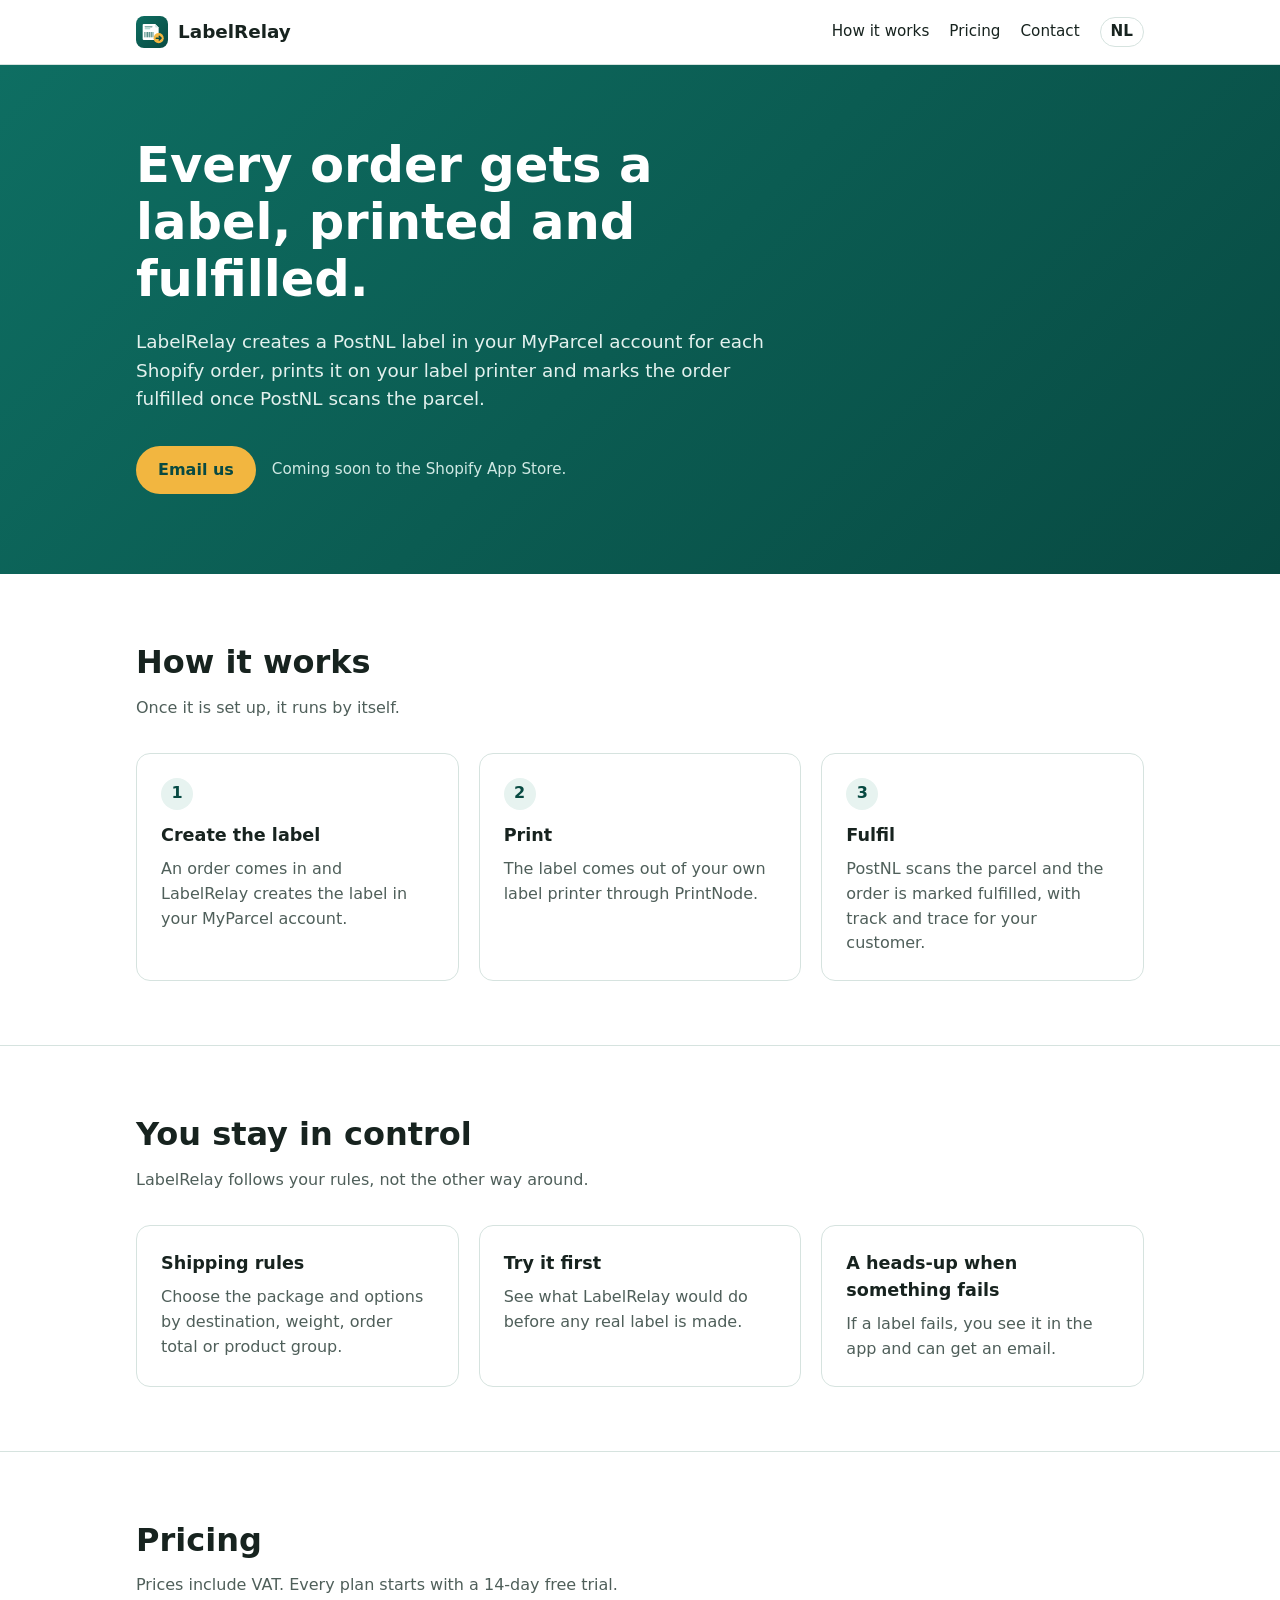
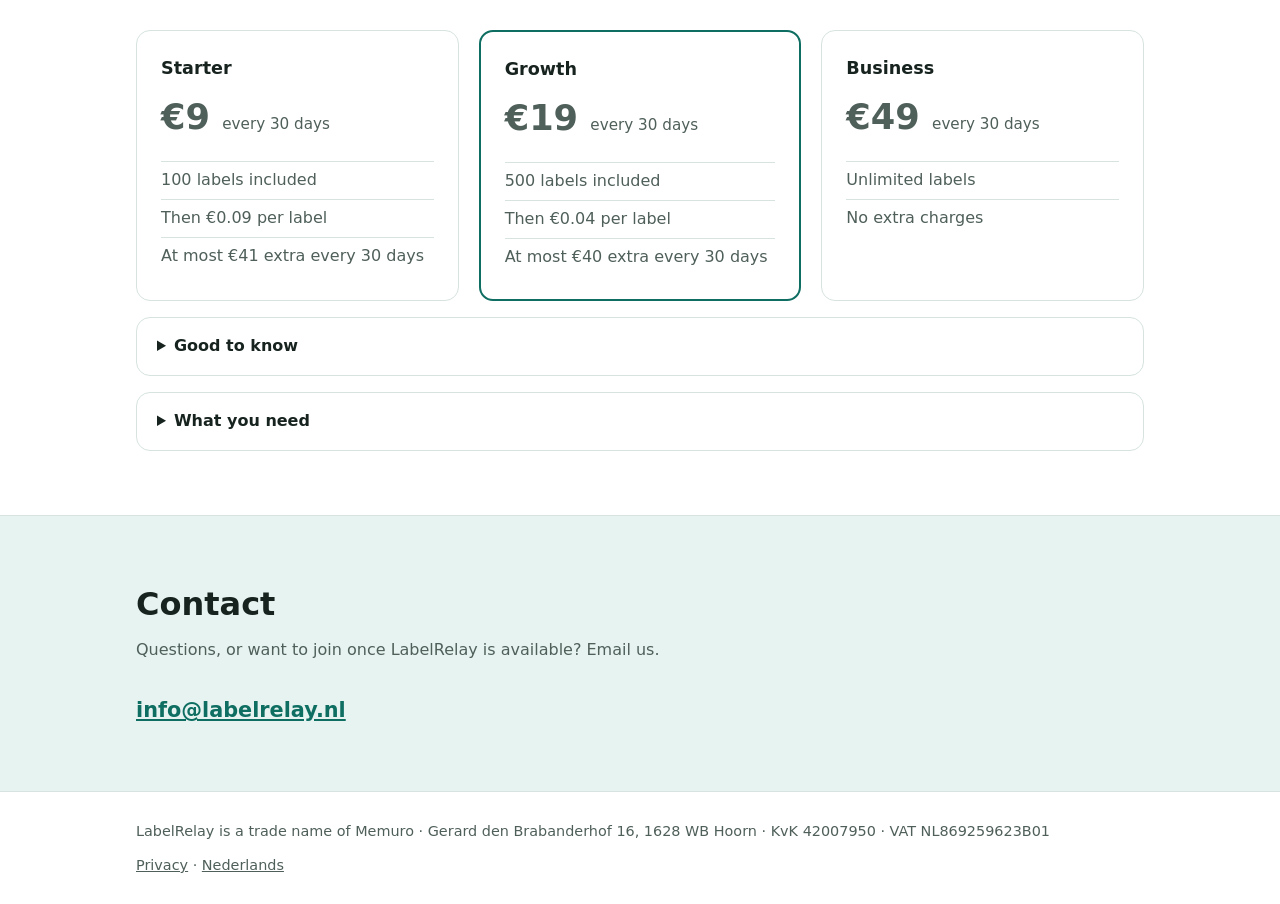
==== en/index.html @ 86afc908 "First version of the labelrelay.nl website Dutch and English home pages with how it works, pricing a" ====
<!doctype html>
<html lang="en">
  <head>
    <meta charset="utf-8" />
    <meta name="viewport" content="width=device-width, initial-scale=1" />
    <meta http-equiv="Content-Security-Policy" content="default-src 'self'; script-src 'none'; object-src 'none'; base-uri 'none'; form-action 'none'" />
    <title>LabelRelay: shipping labels for your Shopify store</title>
    <meta
      name="description"
      content="LabelRelay creates a PostNL label via MyParcel for each Shopify order, prints it through PrintNode and marks the order fulfilled with track and trace."
    />
    <link rel="icon" href="../assets/icon.svg" type="image/svg+xml" />
    <link rel="stylesheet" href="../assets/style.css" />
    <link rel="alternate" hreflang="nl" href="https://labelrelay.nl/" />
    <link rel="alternate" hreflang="en" href="https://labelrelay.nl/en/" />
  </head>
  <body>
    <a class="skip" href="#main">Skip to content</a>
    <header class="site-header">
      <div class="wrap">
        <a class="brand" href="./"><img src="../assets/icon.svg" alt="" />LabelRelay</a>
        <nav class="site-nav" aria-label="Main menu">
          <a class="hide-sm" href="#how-it-works">How it works</a>
          <a class="hide-sm" href="#pricing">Pricing</a>
          <a href="#contact">Contact</a>
          <a class="lang" href="../" hreflang="nl" lang="nl">NL</a>
        </nav>
      </div>
    </header>

    <main id="main">
      <div class="hero">
        <div class="wrap">
          <h1>Every order gets a label, printed and fulfilled.</h1>
          <p>
            LabelRelay creates a PostNL label in your MyParcel account for each Shopify order,
            prints it on your label printer and marks the order fulfilled once PostNL scans the
            parcel.
          </p>
          <div class="actions">
            <a class="button" href="mailto:info@labelrelay.nl">Email us</a>
            <span class="note">Coming soon to the Shopify App Store.</span>
          </div>
        </div>
      </div>

      <section id="how-it-works">
        <div class="wrap">
          <h2>How it works</h2>
          <p class="lead">Once it is set up, it runs by itself.</p>
          <div class="grid">
            <div class="card">
              <span class="step-num">1</span>
              <h3>Create the label</h3>
              <p>An order comes in and LabelRelay creates the label in your MyParcel account.</p>
            </div>
            <div class="card">
              <span class="step-num">2</span>
              <h3>Print</h3>
              <p>The label comes out of your own label printer through PrintNode.</p>
            </div>
            <div class="card">
              <span class="step-num">3</span>
              <h3>Fulfil</h3>
              <p>
                PostNL scans the parcel and the order is marked fulfilled, with track and trace for
                your customer.
              </p>
            </div>
          </div>
        </div>
      </section>

      <section>
        <div class="wrap">
          <h2>You stay in control</h2>
          <p class="lead">LabelRelay follows your rules, not the other way around.</p>
          <div class="grid">
            <div class="card">
              <h3>Shipping rules</h3>
              <p>Choose the package and options by destination, weight, order total or product group.</p>
            </div>
            <div class="card">
              <h3>Try it first</h3>
              <p>See what LabelRelay would do before any real label is made.</p>
            </div>
            <div class="card">
              <h3>A heads-up when something fails</h3>
              <p>If a label fails, you see it in the app and can get an email.</p>
            </div>
          </div>
        </div>
      </section>

      <section id="pricing">
        <div class="wrap">
          <h2>Pricing</h2>
          <p class="lead">Prices include VAT. Every plan starts with a 14-day free trial.</p>
          <div class="grid">
            <div class="card plan">
              <h3>Starter</h3>
              <p class="price">€9 <small>every 30 days</small></p>
              <ul>
                <li>100 labels included</li>
                <li>Then €0.09 per label</li>
                <li>At most €41 extra every 30 days</li>
              </ul>
            </div>
            <div class="card plan featured">
              <h3>Growth</h3>
              <p class="price">€19 <small>every 30 days</small></p>
              <ul>
                <li>500 labels included</li>
                <li>Then €0.04 per label</li>
                <li>At most €40 extra every 30 days</li>
              </ul>
            </div>
            <div class="card plan">
              <h3>Business</h3>
              <p class="price">€49 <small>every 30 days</small></p>
              <ul>
                <li>Unlimited labels</li>
                <li>No extra charges</li>
              </ul>
            </div>
          </div>
          <details>
            <summary>Good to know</summary>
            <ul>
              <li>Charged on your Shopify bill, in euro. Change or cancel your plan at any time.</li>
              <li>LabelRelay tells you as soon as another plan is cheaper for you.</li>
              <li>MyParcel bills the labels and PrintNode bills printing, under their own terms.</li>
            </ul>
          </details>
          <details>
            <summary>What you need</summary>
            <ul>
              <li>A Shopify store that ships from the Netherlands.</li>
              <li>Your own MyParcel.nl account.</li>
              <li>
                Your own PrintNode account, with the PrintNode client on the computer your label
                printer is connected to.
              </li>
              <li>
                Labels go to the Netherlands, Belgium and the rest of the EU. Orders that need a
                customs declaration are held for you to handle.
              </li>
            </ul>
          </details>
        </div>
      </section>

      <section id="contact" class="contact">
        <div class="wrap">
          <h2>Contact</h2>
          <p class="lead">Questions, or want to join once LabelRelay is available? Email us.</p>
          <a class="mail" href="mailto:info@labelrelay.nl">info@labelrelay.nl</a>
        </div>
      </section>
    </main>

    <footer class="site-footer">
      <div class="wrap">
        <span>LabelRelay is a trade name of Memuro · Gerard den Brabanderhof 16, 1628 WB Hoorn · KvK 42007950 · VAT NL869259623B01</span>
        <span><a href="privacy/">Privacy</a> · <a href="../" hreflang="nl" lang="nl">Nederlands</a></span>
      </div>
    </footer>
  </body>
</html>
---- assets/style.css ----
:root {
  --green: #0e6e62;
  --green-dark: #084a42;
  --green-soft: #e7f3f0;
  --amber: #f2b640;
  --ink: #17231f;
  --muted: #4f5f5a;
  --line: #d6e3df;
  --bg: #ffffff;
  --radius: 14px;
  --max: 1040px;
  font-family:
    system-ui,
    -apple-system,
    'Segoe UI',
    Roboto,
    'Helvetica Neue',
    Arial,
    sans-serif;
  color: var(--ink);
  background: var(--bg);
  line-height: 1.55;
}

* {
  box-sizing: border-box;
}

body {
  margin: 0;
  background: var(--bg);
}

a {
  color: var(--green);
}

a:focus-visible,
summary:focus-visible {
  outline: 3px solid var(--green-dark);
  outline-offset: 2px;
}

.hero a:focus-visible {
  outline-color: #ffffff;
}

.skip {
  position: absolute;
  left: -999px;
}

.skip:focus {
  left: 16px;
  top: 16px;
  background: var(--bg);
  padding: 8px 12px;
  z-index: 10;
}

.wrap {
  max-width: var(--max);
  margin: 0 auto;
  padding: 0 16px;
}

/* Header */
.site-header {
  border-bottom: 1px solid var(--line);
}

.site-header .wrap {
  display: flex;
  align-items: center;
  justify-content: space-between;
  gap: 16px;
  min-height: 64px;
}

.brand {
  display: flex;
  align-items: center;
  gap: 10px;
  font-weight: 700;
  font-size: 1.15rem;
  color: var(--ink);
  text-decoration: none;
}

.brand img {
  width: 32px;
  height: 32px;
  border-radius: 8px;
}

.site-nav {
  display: flex;
  align-items: center;
  gap: 20px;
  font-size: 0.95rem;
}

.site-nav a {
  color: var(--ink);
  text-decoration: none;
}

.site-nav a:hover {
  color: var(--green);
}

.lang {
  border: 1px solid var(--line);
  border-radius: 999px;
  padding: 2px 10px;
  font-weight: 600;
}

/* Hero */
.hero {
  background: linear-gradient(135deg, var(--green) 0%, var(--green-dark) 100%);
  color: #fff;
  padding: 72px 0 80px;
}

.hero h1 {
  font-size: clamp(2rem, 5vw, 3.1rem);
  line-height: 1.15;
  margin: 0 0 20px;
  max-width: 18ch;
}

.hero p {
  font-size: 1.15rem;
  max-width: 56ch;
  margin: 0 0 32px;
  color: #e3f1ee;
}

.actions {
  display: flex;
  flex-wrap: wrap;
  align-items: center;
  gap: 16px;
}

.button {
  display: inline-block;
  background: var(--amber);
  color: var(--green-dark);
  font-weight: 700;
  padding: 12px 22px;
  border-radius: 999px;
  text-decoration: none;
}

.button:hover {
  background: #f6c766;
}

.note {
  font-size: 0.95rem;
  color: #cfe8e3;
}

/* Sections */
section {
  padding: 64px 0;
}

section + section {
  border-top: 1px solid var(--line);
}

h2 {
  font-size: clamp(1.5rem, 3vw, 2rem);
  margin: 0 0 8px;
}

.lead {
  color: var(--muted);
  margin: 0 0 32px;
  max-width: 60ch;
}

.grid {
  display: grid;
  grid-template-columns: repeat(auto-fit, minmax(240px, 1fr));
  gap: 20px;
}

.card {
  border: 1px solid var(--line);
  border-radius: var(--radius);
  padding: 24px;
  background: var(--bg);
}

.card h3 {
  margin: 0 0 8px;
  font-size: 1.1rem;
}

.card p {
  margin: 0;
  color: var(--muted);
}

.step-num {
  display: inline-grid;
  place-items: center;
  width: 32px;
  height: 32px;
  border-radius: 50%;
  background: var(--green-soft);
  color: var(--green-dark);
  font-weight: 700;
  margin-bottom: 12px;
}

/* Pricing */
.plan {
  display: flex;
  flex-direction: column;
}

.plan.featured {
  border: 2px solid var(--green);
}

.price {
  font-size: 2.2rem;
  font-weight: 800;
  margin: 8px 0 0;
  color: var(--ink);
}

.price small {
  font-size: 0.95rem;
  font-weight: 500;
  color: var(--muted);
}

.plan ul {
  list-style: none;
  padding: 0;
  margin: 16px 0 0;
  color: var(--muted);
}

.plan li {
  padding: 6px 0;
  border-top: 1px solid var(--line);
}

.fine {
  margin-top: 24px;
  color: var(--muted);
  font-size: 0.95rem;
}

details {
  border: 1px solid var(--line);
  border-radius: var(--radius);
  padding: 16px 20px;
  margin-top: 16px;
}

summary {
  cursor: pointer;
  font-weight: 600;
}

details ul {
  margin: 12px 0 0;
  padding-left: 20px;
  color: var(--muted);
}

/* Contact */
.contact {
  background: var(--green-soft);
}

.contact a.mail {
  font-size: 1.3rem;
  font-weight: 700;
}

/* Text pages */
.page {
  padding: 48px 0 64px;
}

.page .wrap {
  max-width: 720px;
}

.page h1 {
  font-size: clamp(1.8rem, 4vw, 2.4rem);
  margin: 0 0 8px;
}

.page h2 {
  font-size: 1.25rem;
  margin: 32px 0 8px;
}

.page p,
.page li {
  color: var(--muted);
}

/* Footer */
.site-footer {
  border-top: 1px solid var(--line);
  padding: 28px 0;
  font-size: 0.9rem;
  color: var(--muted);
}

.site-footer .wrap {
  display: flex;
  flex-wrap: wrap;
  justify-content: space-between;
  gap: 12px;
}

.site-footer a {
  color: var(--muted);
}

@media (max-width: 640px) {
  .site-nav .hide-sm {
    display: none;
  }

  .hero {
    padding: 48px 0 56px;
  }

  section {
    padding: 48px 0;
  }
}
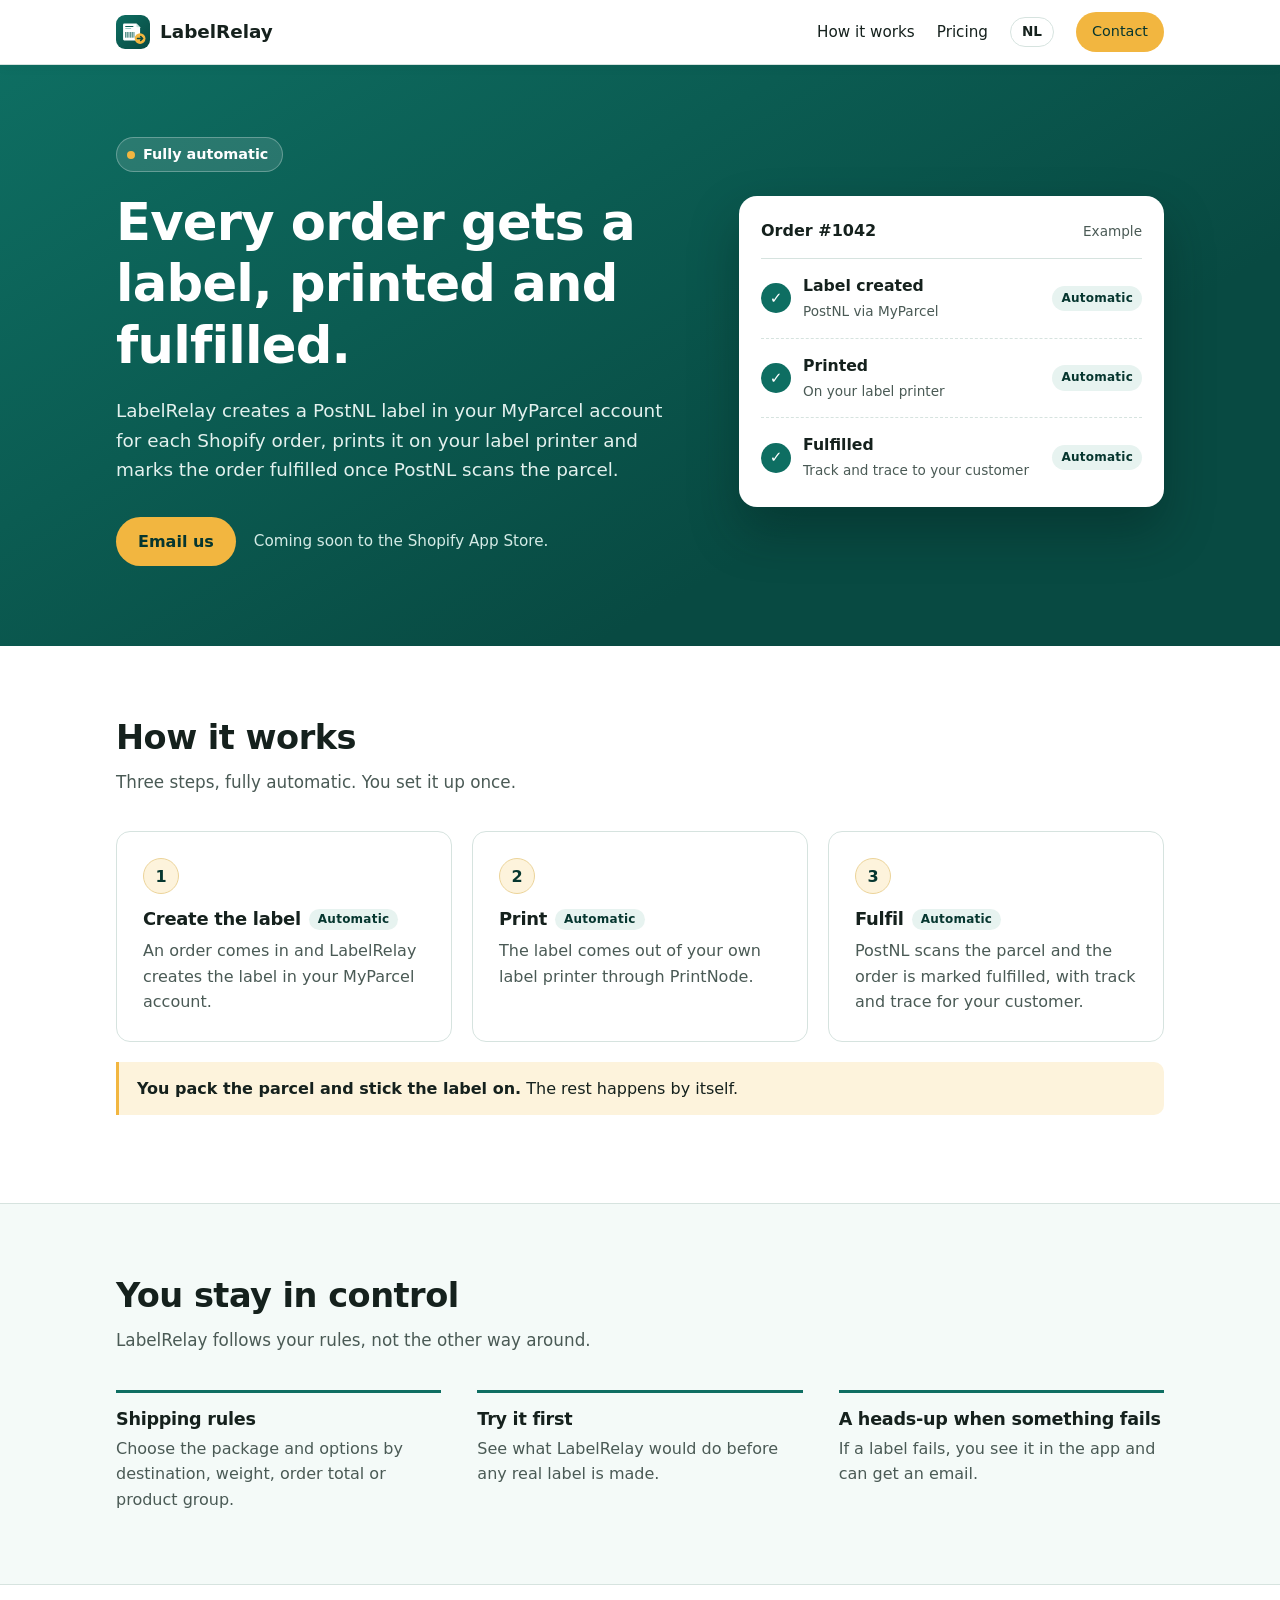
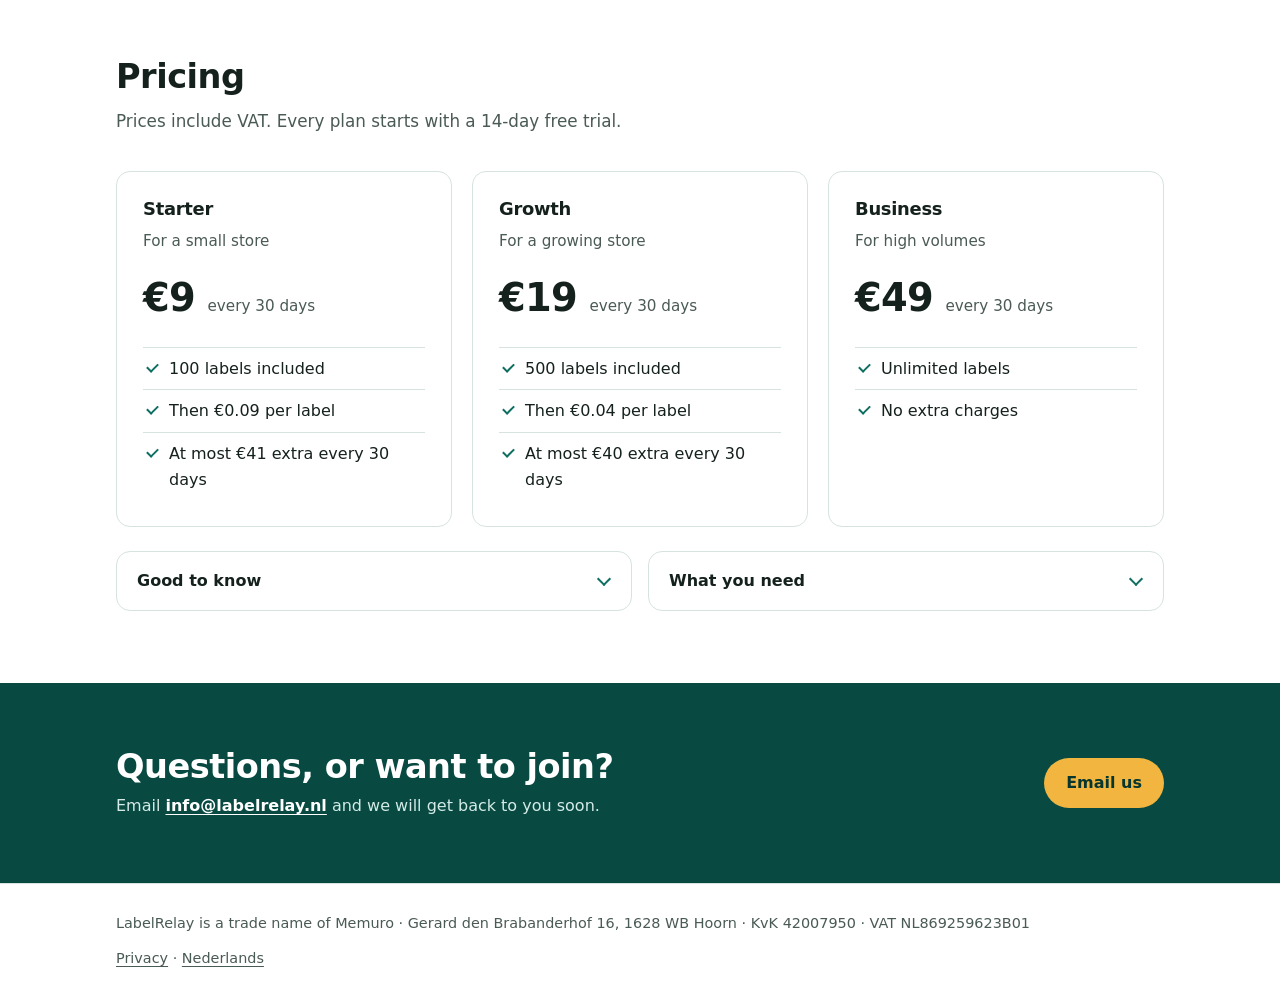
==== commit f1c84480: "Visual pass: sticky header, automatic steps emphasised Sticky header with a contact button on every " ====
--- a/en/index.html
+++ b/en/index.html
@@ -9,6 +9,7 @@
       name="description"
       content="LabelRelay creates a PostNL label via MyParcel for each Shopify order, prints it through PrintNode and marks the order fulfilled with track and trace."
     />
+    <meta name="theme-color" content="#0e6e62" />
     <link rel="icon" href="../assets/icon.svg" type="image/svg+xml" />
     <link rel="stylesheet" href="../assets/style.css" />
     <link rel="alternate" hreflang="nl" href="https://labelrelay.nl/" />
@@ -21,9 +22,9 @@
         <a class="brand" href="./"><img src="../assets/icon.svg" alt="" />LabelRelay</a>
         <nav class="site-nav" aria-label="Main menu">
           <a class="hide-sm" href="#how-it-works">How it works</a>
-          <a class="hide-sm" href="#pricing">Pricing</a>
-          <a href="#contact">Contact</a>
+          <a href="#pricing">Pricing</a>
           <a class="lang" href="../" hreflang="nl" lang="nl">NL</a>
+          <a class="button small" href="#contact">Contact</a>
         </nav>
       </div>
     </header>
@@ -31,15 +32,42 @@
     <main id="main">
       <div class="hero">
         <div class="wrap">
-          <h1>Every order gets a label, printed and fulfilled.</h1>
-          <p>
-            LabelRelay creates a PostNL label in your MyParcel account for each Shopify order,
-            prints it on your label printer and marks the order fulfilled once PostNL scans the
-            parcel.
-          </p>
-          <div class="actions">
-            <a class="button" href="mailto:info@labelrelay.nl">Email us</a>
-            <span class="note">Coming soon to the Shopify App Store.</span>
+          <div>
+            <span class="eyebrow">Fully automatic</span>
+            <h1>Every order gets a label, printed and fulfilled.</h1>
+            <p>
+              LabelRelay creates a PostNL label in your MyParcel account for each Shopify order,
+              prints it on your label printer and marks the order fulfilled once PostNL scans the
+              parcel.
+            </p>
+            <div class="actions">
+              <a class="button" href="mailto:info@labelrelay.nl">Email us</a>
+              <span class="note">Coming soon to the Shopify App Store.</span>
+            </div>
+          </div>
+          <div
+            class="flow"
+            role="img"
+            aria-label="Example: an order whose label was created, printed and fulfilled."
+          >
+            <div class="flow-head">Order #1042 <span>Example</span></div>
+            <ol>
+              <li>
+                <span class="check" aria-hidden="true">✓</span>
+                <div><strong>Label created</strong><small>PostNL via MyParcel</small></div>
+                <span class="auto">Automatic</span>
+              </li>
+              <li>
+                <span class="check" aria-hidden="true">✓</span>
+                <div><strong>Printed</strong><small>On your label printer</small></div>
+                <span class="auto">Automatic</span>
+              </li>
+              <li>
+                <span class="check" aria-hidden="true">✓</span>
+                <div><strong>Fulfilled</strong><small>Track and trace to your customer</small></div>
+                <span class="auto">Automatic</span>
+              </li>
+            </ol>
           </div>
         </div>
       </div>
@@ -47,44 +75,45 @@
       <section id="how-it-works">
         <div class="wrap">
           <h2>How it works</h2>
-          <p class="lead">Once it is set up, it runs by itself.</p>
+          <p class="lead">Three steps, fully automatic. You set it up once.</p>
           <div class="grid">
             <div class="card">
               <span class="step-num">1</span>
-              <h3>Create the label</h3>
+              <h3>Create the label<span class="auto">Automatic</span></h3>
               <p>An order comes in and LabelRelay creates the label in your MyParcel account.</p>
             </div>
             <div class="card">
               <span class="step-num">2</span>
-              <h3>Print</h3>
+              <h3>Print<span class="auto">Automatic</span></h3>
               <p>The label comes out of your own label printer through PrintNode.</p>
             </div>
             <div class="card">
               <span class="step-num">3</span>
-              <h3>Fulfil</h3>
+              <h3>Fulfil<span class="auto">Automatic</span></h3>
               <p>
                 PostNL scans the parcel and the order is marked fulfilled, with track and trace for
                 your customer.
               </p>
             </div>
           </div>
+          <p class="manual"><strong>You pack the parcel and stick the label on.</strong> The rest happens by itself.</p>
         </div>
       </section>
 
-      <section>
+      <section class="tint">
         <div class="wrap">
           <h2>You stay in control</h2>
           <p class="lead">LabelRelay follows your rules, not the other way around.</p>
-          <div class="grid">
-            <div class="card">
+          <div class="features">
+            <div>
               <h3>Shipping rules</h3>
               <p>Choose the package and options by destination, weight, order total or product group.</p>
             </div>
-            <div class="card">
+            <div>
               <h3>Try it first</h3>
               <p>See what LabelRelay would do before any real label is made.</p>
             </div>
-            <div class="card">
+            <div>
               <h3>A heads-up when something fails</h3>
               <p>If a label fails, you see it in the app and can get an email.</p>
             </div>
@@ -99,6 +128,7 @@
           <div class="grid">
             <div class="card plan">
               <h3>Starter</h3>
+              <p class="for">For a small store</p>
               <p class="price">€9 <small>every 30 days</small></p>
               <ul>
                 <li>100 labels included</li>
@@ -106,8 +136,9 @@
                 <li>At most €41 extra every 30 days</li>
               </ul>
             </div>
-            <div class="card plan featured">
+            <div class="card plan">
               <h3>Growth</h3>
+              <p class="for">For a growing store</p>
               <p class="price">€19 <small>every 30 days</small></p>
               <ul>
                 <li>500 labels included</li>
@@ -117,6 +148,7 @@
             </div>
             <div class="card plan">
               <h3>Business</h3>
+              <p class="for">For high volumes</p>
               <p class="price">€49 <small>every 30 days</small></p>
               <ul>
                 <li>Unlimited labels</li>
@@ -124,39 +156,46 @@
               </ul>
             </div>
           </div>
-          <details>
-            <summary>Good to know</summary>
-            <ul>
-              <li>Charged on your Shopify bill, in euro. Change or cancel your plan at any time.</li>
-              <li>LabelRelay tells you as soon as another plan is cheaper for you.</li>
-              <li>MyParcel bills the labels and PrintNode bills printing, under their own terms.</li>
-            </ul>
-          </details>
-          <details>
-            <summary>What you need</summary>
-            <ul>
-              <li>A Shopify store that ships from the Netherlands.</li>
-              <li>Your own MyParcel.nl account.</li>
-              <li>
-                Your own PrintNode account, with the PrintNode client on the computer your label
-                printer is connected to.
-              </li>
-              <li>
-                Labels go to the Netherlands, Belgium and the rest of the EU. Orders that need a
-                customs declaration are held for you to handle.
-              </li>
-            </ul>
-          </details>
+          <div class="more">
+            <details>
+              <summary>Good to know</summary>
+              <ul>
+                <li>Charged on your Shopify bill, in euro. Change or cancel your plan at any time.</li>
+                <li>LabelRelay tells you as soon as another plan is cheaper for you.</li>
+                <li>MyParcel bills the labels and PrintNode bills printing, under their own terms.</li>
+              </ul>
+            </details>
+            <details>
+              <summary>What you need</summary>
+              <ul>
+                <li>A Shopify store that ships from the Netherlands.</li>
+                <li>Your own MyParcel.nl account.</li>
+                <li>
+                  Your own PrintNode account, with the PrintNode client on the computer your label
+                  printer is connected to.
+                </li>
+                <li>
+                  Labels go to the Netherlands, Belgium and the rest of the EU. Orders that need a
+                  customs declaration are held for you to handle.
+                </li>
+              </ul>
+            </details>
+          </div>
         </div>
       </section>
 
-      <section id="contact" class="contact">
-        <div class="wrap">
-          <h2>Contact</h2>
-          <p class="lead">Questions, or want to join once LabelRelay is available? Email us.</p>
-          <a class="mail" href="mailto:info@labelrelay.nl">info@labelrelay.nl</a>
-        </div>
-      </section>
+      <div id="contact" class="cta-band">
+        <div class="wrap">
+          <div>
+            <h2>Questions, or want to join?</h2>
+            <p>
+              Email <a class="mail" href="mailto:info@labelrelay.nl">info@labelrelay.nl</a> and
+              we will get back to you soon.
+            </p>
+          </div>
+          <a class="button" href="mailto:info@labelrelay.nl">Email us</a>
+        </div>
+      </div>
     </main>
 
     <footer class="site-footer">
--- a/assets/style.css
+++ b/assets/style.css
@@ -1,14 +1,19 @@
 :root {
   --green: #0e6e62;
   --green-dark: #084a42;
+  --green-ink: #06362f;
   --green-soft: #e7f3f0;
+  --green-tint: #f4faf8;
   --amber: #f2b640;
-  --ink: #17231f;
-  --muted: #4f5f5a;
+  --amber-hover: #f6c766;
+  --amber-soft: #fdf3dc;
+  --ink: #15211d;
+  --muted: #4a5a55;
   --line: #d6e3df;
   --bg: #ffffff;
   --radius: 14px;
-  --max: 1040px;
+  --max: 1080px;
+  --header-h: 64px;
   font-family:
     system-ui,
     -apple-system,
@@ -19,11 +24,22 @@
     sans-serif;
   color: var(--ink);
   background: var(--bg);
-  line-height: 1.55;
+  line-height: 1.6;
+  -webkit-text-size-adjust: 100%;
 }
 
 * {
   box-sizing: border-box;
+}
+
+html {
+  scroll-padding-top: calc(var(--header-h) + 16px);
+}
+
+@media (prefers-reduced-motion: no-preference) {
+  html {
+    scroll-behavior: smooth;
+  }
 }
 
 body {
@@ -31,17 +47,31 @@
   background: var(--bg);
 }
 
+h1,
+h2,
+h3 {
+  letter-spacing: -0.015em;
+  line-height: 1.2;
+}
+
 a {
   color: var(--green);
+  text-underline-offset: 3px;
+}
+
+a:hover {
+  color: var(--green-dark);
 }
 
 a:focus-visible,
 summary:focus-visible {
   outline: 3px solid var(--green-dark);
-  outline-offset: 2px;
-}
-
-.hero a:focus-visible {
+  outline-offset: 3px;
+  border-radius: 6px;
+}
+
+.hero a:focus-visible,
+.cta-band a:focus-visible {
   outline-color: #ffffff;
 }
 
@@ -52,10 +82,10 @@
 
 .skip:focus {
   left: 16px;
-  top: 16px;
+  top: 12px;
   background: var(--bg);
   padding: 8px 12px;
-  z-index: 10;
+  z-index: 20;
 }
 
 .wrap {
@@ -64,9 +94,16 @@
   padding: 0 16px;
 }
 
-/* Header */
+/* Header: stays on top while scrolling */
 .site-header {
+  position: sticky;
+  top: 0;
+  z-index: 10;
+  background: rgba(255, 255, 255, 0.94);
+  backdrop-filter: saturate(1.4) blur(10px);
+  -webkit-backdrop-filter: saturate(1.4) blur(10px);
   border-bottom: 1px solid var(--line);
+  box-shadow: 0 1px 12px rgba(6, 54, 47, 0.06);
 }
 
 .site-header .wrap {
@@ -74,112 +111,248 @@
   align-items: center;
   justify-content: space-between;
   gap: 16px;
-  min-height: 64px;
+  min-height: var(--header-h);
 }
 
 .brand {
   display: flex;
   align-items: center;
   gap: 10px;
-  font-weight: 700;
+  font-weight: 750;
   font-size: 1.15rem;
   color: var(--ink);
   text-decoration: none;
 }
 
 .brand img {
-  width: 32px;
-  height: 32px;
-  border-radius: 8px;
+  width: 34px;
+  height: 34px;
+  border-radius: 9px;
 }
 
 .site-nav {
   display: flex;
   align-items: center;
-  gap: 20px;
+  gap: 22px;
   font-size: 0.95rem;
 }
 
 .site-nav a {
   color: var(--ink);
   text-decoration: none;
+  font-weight: 500;
 }
 
 .site-nav a:hover {
   color: var(--green);
 }
 
-.lang {
+.site-nav .lang {
   border: 1px solid var(--line);
   border-radius: 999px;
-  padding: 2px 10px;
-  font-weight: 600;
-}
-
-/* Hero */
-.hero {
-  background: linear-gradient(135deg, var(--green) 0%, var(--green-dark) 100%);
-  color: #fff;
-  padding: 72px 0 80px;
-}
-
-.hero h1 {
-  font-size: clamp(2rem, 5vw, 3.1rem);
-  line-height: 1.15;
-  margin: 0 0 20px;
-  max-width: 18ch;
-}
-
-.hero p {
-  font-size: 1.15rem;
-  max-width: 56ch;
-  margin: 0 0 32px;
-  color: #e3f1ee;
-}
-
-.actions {
-  display: flex;
-  flex-wrap: wrap;
-  align-items: center;
-  gap: 16px;
-}
-
+  padding: 3px 11px;
+  font-weight: 650;
+  font-size: 0.85rem;
+}
+
+.site-nav .button {
+  color: var(--green-ink);
+}
+
+/* Buttons */
 .button {
   display: inline-block;
   background: var(--amber);
-  color: var(--green-dark);
+  color: var(--green-ink);
   font-weight: 700;
   padding: 12px 22px;
   border-radius: 999px;
   text-decoration: none;
+  transition: background-color 0.15s ease;
 }
 
 .button:hover {
-  background: #f6c766;
+  background: var(--amber-hover);
+  color: var(--green-ink);
+}
+
+.button.small {
+  padding: 8px 16px;
+  font-size: 0.9rem;
+}
+
+/* Hero */
+.hero {
+  background: linear-gradient(150deg, var(--green) 0%, var(--green-dark) 70%);
+  color: #ffffff;
+  padding: 72px 0 80px;
+}
+
+.hero .wrap {
+  display: grid;
+  grid-template-columns: 1.15fr 0.85fr;
+  gap: 48px;
+  align-items: center;
+}
+
+.eyebrow {
+  display: inline-flex;
+  align-items: center;
+  gap: 8px;
+  background: rgba(255, 255, 255, 0.12);
+  border: 1px solid rgba(255, 255, 255, 0.28);
+  color: #ffffff;
+  font-weight: 650;
+  font-size: 0.9rem;
+  padding: 5px 14px 5px 10px;
+  border-radius: 999px;
+  margin: 0 0 20px;
+}
+
+.eyebrow::before {
+  content: '';
+  width: 8px;
+  height: 8px;
+  border-radius: 50%;
+  background: var(--amber);
+}
+
+.hero h1 {
+  font-size: clamp(2.1rem, 5vw, 3.2rem);
+  margin: 0 0 20px;
+  max-width: 17ch;
+}
+
+.hero p {
+  font-size: 1.15rem;
+  max-width: 52ch;
+  margin: 0 0 32px;
+  color: #e3f1ee;
+}
+
+.actions {
+  display: flex;
+  flex-wrap: wrap;
+  align-items: center;
+  gap: 12px 18px;
 }
 
 .note {
   font-size: 0.95rem;
-  color: #cfe8e3;
+  color: #d4ebe6;
+}
+
+/* Hero example: one order passing the three steps */
+.flow {
+  background: #ffffff;
+  color: var(--ink);
+  border-radius: 18px;
+  padding: 22px 22px 10px;
+  box-shadow: 0 24px 48px rgba(2, 30, 26, 0.35);
+}
+
+.flow-head {
+  display: flex;
+  justify-content: space-between;
+  align-items: baseline;
+  gap: 12px;
+  padding-bottom: 14px;
+  border-bottom: 1px solid var(--line);
+  font-weight: 700;
+}
+
+.flow-head span {
+  font-weight: 500;
+  font-size: 0.85rem;
+  color: var(--muted);
+}
+
+.flow ol {
+  list-style: none;
+  margin: 0;
+  padding: 0;
+}
+
+.flow li {
+  display: grid;
+  grid-template-columns: 30px 1fr auto;
+  gap: 12px;
+  align-items: center;
+  padding: 14px 0;
+}
+
+.flow li + li {
+  border-top: 1px dashed var(--line);
+}
+
+.flow .check {
+  display: grid;
+  place-items: center;
+  width: 30px;
+  height: 30px;
+  border-radius: 50%;
+  background: var(--green);
+  color: #ffffff;
+  font-size: 0.95rem;
+  font-weight: 700;
+}
+
+.flow strong {
+  display: block;
+  font-size: 0.98rem;
+}
+
+.flow small {
+  color: var(--muted);
+  font-size: 0.85rem;
+}
+
+.auto {
+  display: inline-block;
+  background: var(--green-soft);
+  color: var(--green-ink);
+  font-size: 0.75rem;
+  font-weight: 700;
+  letter-spacing: 0.02em;
+  padding: 3px 9px;
+  border-radius: 999px;
+  white-space: nowrap;
+}
+
+.card .auto {
+  margin-left: 8px;
+  vertical-align: 2px;
+}
+
+.manual {
+  margin-top: 20px;
+  padding: 14px 18px;
+  border-left: 3px solid var(--amber);
+  background: var(--amber-soft);
+  border-radius: 0 10px 10px 0;
+  color: var(--ink);
 }
 
 /* Sections */
 section {
-  padding: 64px 0;
-}
-
-section + section {
+  padding: 72px 0;
+}
+
+section.tint {
+  background: var(--green-tint);
   border-top: 1px solid var(--line);
+  border-bottom: 1px solid var(--line);
 }
 
 h2 {
-  font-size: clamp(1.5rem, 3vw, 2rem);
-  margin: 0 0 8px;
+  font-size: clamp(1.6rem, 3vw, 2.1rem);
+  margin: 0 0 10px;
 }
 
 .lead {
   color: var(--muted);
-  margin: 0 0 32px;
+  font-size: 1.05rem;
+  margin: 0 0 36px;
   max-width: 60ch;
 }
 
@@ -192,13 +365,13 @@
 .card {
   border: 1px solid var(--line);
   border-radius: var(--radius);
-  padding: 24px;
+  padding: 26px;
   background: var(--bg);
 }
 
 .card h3 {
   margin: 0 0 8px;
-  font-size: 1.1rem;
+  font-size: 1.12rem;
 }
 
 .card p {
@@ -209,13 +382,36 @@
 .step-num {
   display: inline-grid;
   place-items: center;
-  width: 32px;
-  height: 32px;
+  width: 36px;
+  height: 36px;
   border-radius: 50%;
-  background: var(--green-soft);
-  color: var(--green-dark);
-  font-weight: 700;
-  margin-bottom: 12px;
+  background: var(--amber-soft);
+  color: var(--green-ink);
+  border: 1px solid #ecd49a;
+  font-weight: 750;
+  margin-bottom: 14px;
+}
+
+/* Features: a plain three-column list, not cards */
+.features {
+  display: grid;
+  grid-template-columns: repeat(auto-fit, minmax(240px, 1fr));
+  gap: 28px 36px;
+}
+
+.features div {
+  border-top: 3px solid var(--green);
+  padding-top: 16px;
+}
+
+.features h3 {
+  margin: 0 0 6px;
+  font-size: 1.1rem;
+}
+
+.features p {
+  margin: 0;
+  color: var(--muted);
 }
 
 /* Pricing */
@@ -224,72 +420,145 @@
   flex-direction: column;
 }
 
-.plan.featured {
-  border: 2px solid var(--green);
-}
-
-.price {
-  font-size: 2.2rem;
+.plan .for {
+  margin: 2px 0 0;
+  font-size: 0.95rem;
+}
+
+.plan .price {
+  font-size: 2.4rem;
   font-weight: 800;
-  margin: 8px 0 0;
+  letter-spacing: -0.02em;
+  margin: 14px 0 0;
   color: var(--ink);
 }
 
 .price small {
   font-size: 0.95rem;
   font-weight: 500;
+  letter-spacing: 0;
   color: var(--muted);
 }
 
 .plan ul {
   list-style: none;
   padding: 0;
-  margin: 16px 0 0;
-  color: var(--muted);
+  margin: 18px 0 0;
 }
 
 .plan li {
-  padding: 6px 0;
+  position: relative;
+  padding: 8px 0 8px 26px;
   border-top: 1px solid var(--line);
-}
-
-.fine {
+  color: var(--ink);
+}
+
+.plan li::before {
+  content: '';
+  position: absolute;
+  left: 4px;
+  top: 15px;
+  width: 9px;
+  height: 5px;
+  border-left: 2px solid var(--green);
+  border-bottom: 2px solid var(--green);
+  transform: rotate(-45deg);
+}
+
+/* Disclosures */
+.more {
+  display: grid;
+  grid-template-columns: repeat(auto-fit, minmax(300px, 1fr));
+  gap: 16px;
   margin-top: 24px;
-  color: var(--muted);
-  font-size: 0.95rem;
+  align-items: start;
 }
 
 details {
   border: 1px solid var(--line);
   border-radius: var(--radius);
-  padding: 16px 20px;
-  margin-top: 16px;
+  background: var(--bg);
 }
 
 summary {
   cursor: pointer;
-  font-weight: 600;
+  font-weight: 650;
+  padding: 16px 48px 16px 20px;
+  position: relative;
+  list-style: none;
+}
+
+summary::-webkit-details-marker {
+  display: none;
+}
+
+summary::after {
+  content: '';
+  position: absolute;
+  right: 22px;
+  top: 50%;
+  width: 8px;
+  height: 8px;
+  border-right: 2px solid var(--green);
+  border-bottom: 2px solid var(--green);
+  transform: translateY(-70%) rotate(45deg);
+  transition: transform 0.15s ease;
+}
+
+details[open] summary::after {
+  transform: translateY(-30%) rotate(225deg);
+}
+
+summary:hover {
+  color: var(--green);
 }
 
 details ul {
-  margin: 12px 0 0;
-  padding-left: 20px;
-  color: var(--muted);
-}
-
-/* Contact */
-.contact {
-  background: var(--green-soft);
-}
-
-.contact a.mail {
-  font-size: 1.3rem;
-  font-weight: 700;
+  margin: 0;
+  padding: 0 20px 18px 40px;
+  color: var(--muted);
+}
+
+details li + li {
+  margin-top: 6px;
+}
+
+/* Contact band */
+.cta-band {
+  background: var(--green-dark);
+  color: #ffffff;
+  padding: 64px 0;
+}
+
+.cta-band .wrap {
+  display: flex;
+  flex-wrap: wrap;
+  align-items: center;
+  justify-content: space-between;
+  gap: 24px;
+}
+
+.cta-band h2 {
+  margin: 0 0 6px;
+}
+
+.cta-band p {
+  margin: 0;
+  color: #d4ebe6;
+}
+
+.cta-band .mail {
+  color: #ffffff;
+  font-weight: 650;
+}
+
+.cta-band .mail:hover {
+  color: var(--amber-hover);
 }
 
 /* Text pages */
 .page {
-  padding: 48px 0 64px;
+  padding: 56px 0 72px;
 }
 
 .page .wrap {
@@ -297,13 +566,13 @@
 }
 
 .page h1 {
-  font-size: clamp(1.8rem, 4vw, 2.4rem);
+  font-size: clamp(1.9rem, 4vw, 2.5rem);
   margin: 0 0 8px;
 }
 
 .page h2 {
   font-size: 1.25rem;
-  margin: 32px 0 8px;
+  margin: 36px 0 8px;
 }
 
 .page p,
@@ -314,7 +583,7 @@
 /* Footer */
 .site-footer {
   border-top: 1px solid var(--line);
-  padding: 28px 0;
+  padding: 28px 0 36px;
   font-size: 0.9rem;
   color: var(--muted);
 }
@@ -323,23 +592,59 @@
   display: flex;
   flex-wrap: wrap;
   justify-content: space-between;
-  gap: 12px;
+  gap: 12px 24px;
 }
 
 .site-footer a {
   color: var(--muted);
 }
 
+.site-footer a:hover {
+  color: var(--green);
+}
+
+@media (max-width: 860px) {
+  .hero .wrap {
+    grid-template-columns: 1fr;
+    gap: 40px;
+  }
+
+  .flow {
+    max-width: 440px;
+  }
+}
+
 @media (max-width: 640px) {
+  :root {
+    --header-h: 58px;
+  }
+
+  .site-nav {
+    gap: 14px;
+  }
+
   .site-nav .hide-sm {
     display: none;
   }
 
+  .brand {
+    font-size: 1.05rem;
+  }
+
+  .brand img {
+    width: 30px;
+    height: 30px;
+  }
+
   .hero {
-    padding: 48px 0 56px;
+    padding: 44px 0 56px;
   }
 
   section {
+    padding: 52px 0;
+  }
+
+  .cta-band {
     padding: 48px 0;
   }
 }
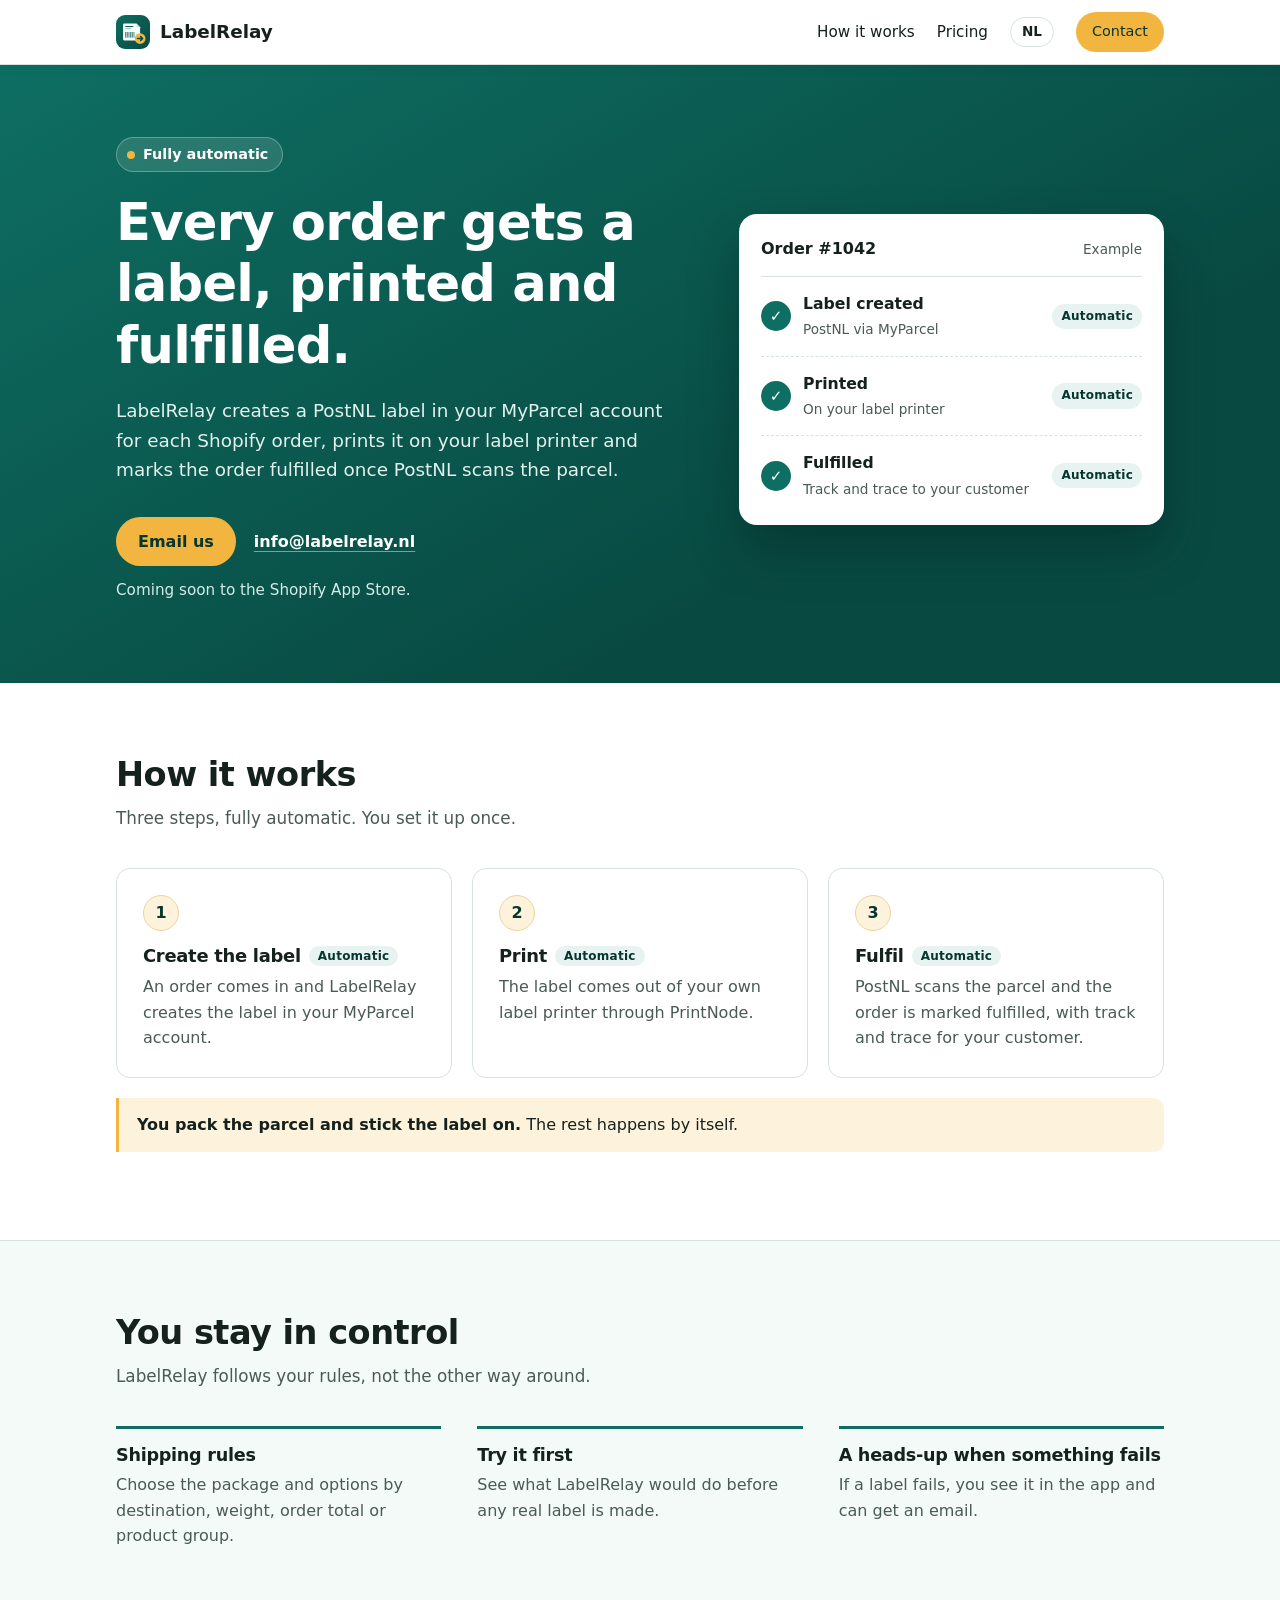
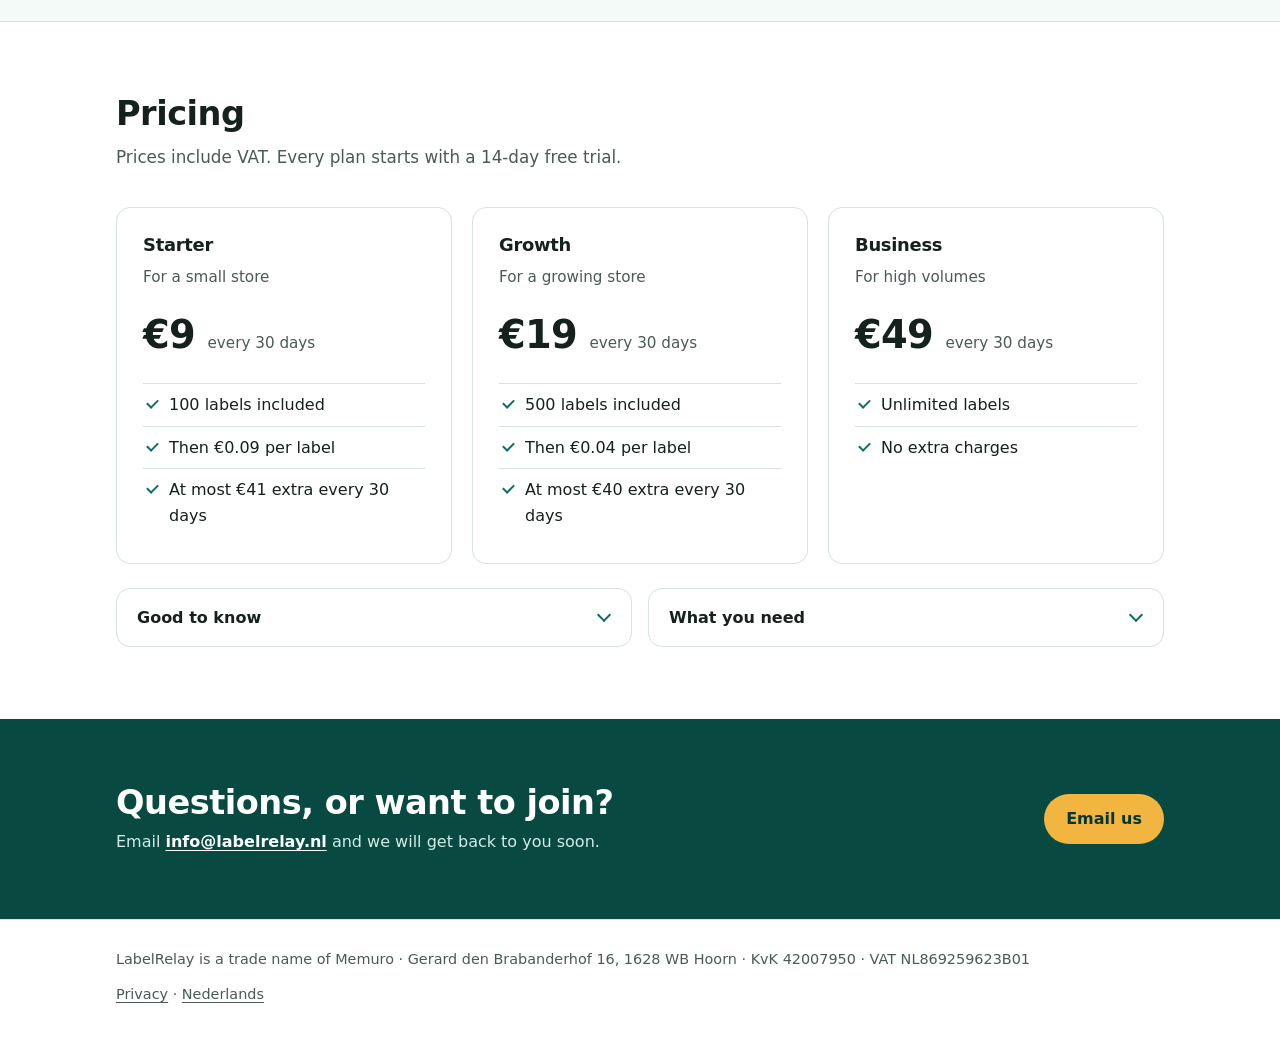
==== commit 28e9dd89: "Show the support address next to the hero mail button Co-Authored-By: Claude <noreply@anthropic.com>" ====
--- a/en/index.html
+++ b/en/index.html
@@ -11,7 +11,7 @@
     />
     <meta name="theme-color" content="#0e6e62" />
     <link rel="icon" href="../assets/icon.svg" type="image/svg+xml" />
-    <link rel="stylesheet" href="../assets/style.css" />
+    <link rel="stylesheet" href="../assets/style.css?v=3" />
     <link rel="alternate" hreflang="nl" href="https://labelrelay.nl/" />
     <link rel="alternate" hreflang="en" href="https://labelrelay.nl/en/" />
   </head>
@@ -42,6 +42,7 @@
             </p>
             <div class="actions">
               <a class="button" href="mailto:info@labelrelay.nl">Email us</a>
+              <a class="hero-mail" href="mailto:info@labelrelay.nl">info@labelrelay.nl</a>
               <span class="note">Coming soon to the Shopify App Store.</span>
             </div>
           </div>
@@ -72,9 +73,9 @@
         </div>
       </div>
 
-      <section id="how-it-works">
-        <div class="wrap">
-          <h2>How it works</h2>
+      <section>
+        <div class="wrap">
+          <h2 id="how-it-works">How it works</h2>
           <p class="lead">Three steps, fully automatic. You set it up once.</p>
           <div class="grid">
             <div class="card">
@@ -121,9 +122,9 @@
         </div>
       </section>
 
-      <section id="pricing">
-        <div class="wrap">
-          <h2>Pricing</h2>
+      <section>
+        <div class="wrap">
+          <h2 id="pricing">Pricing</h2>
           <p class="lead">Prices include VAT. Every plan starts with a 14-day free trial.</p>
           <div class="grid">
             <div class="card plan">
--- a/assets/style.css
+++ b/assets/style.css
@@ -33,7 +33,12 @@
 }
 
 html {
-  scroll-padding-top: calc(var(--header-h) + 16px);
+  scroll-padding-top: var(--header-h);
+}
+
+/* Jump targets: the heading lands just below the sticky header */
+h2[id] {
+  scroll-margin-top: 28px;
 }
 
 @media (prefers-reduced-motion: no-preference) {
@@ -237,7 +242,22 @@
   gap: 12px 18px;
 }
 
+.hero-mail {
+  color: #ffffff;
+  font-weight: 650;
+  text-decoration: underline;
+  text-decoration-color: rgba(255, 255, 255, 0.45);
+  text-underline-offset: 4px;
+  overflow-wrap: anywhere;
+}
+
+.hero-mail:hover {
+  color: #ffffff;
+  text-decoration-color: var(--amber);
+}
+
 .note {
+  flex-basis: 100%;
   font-size: 0.95rem;
   color: #d4ebe6;
 }
